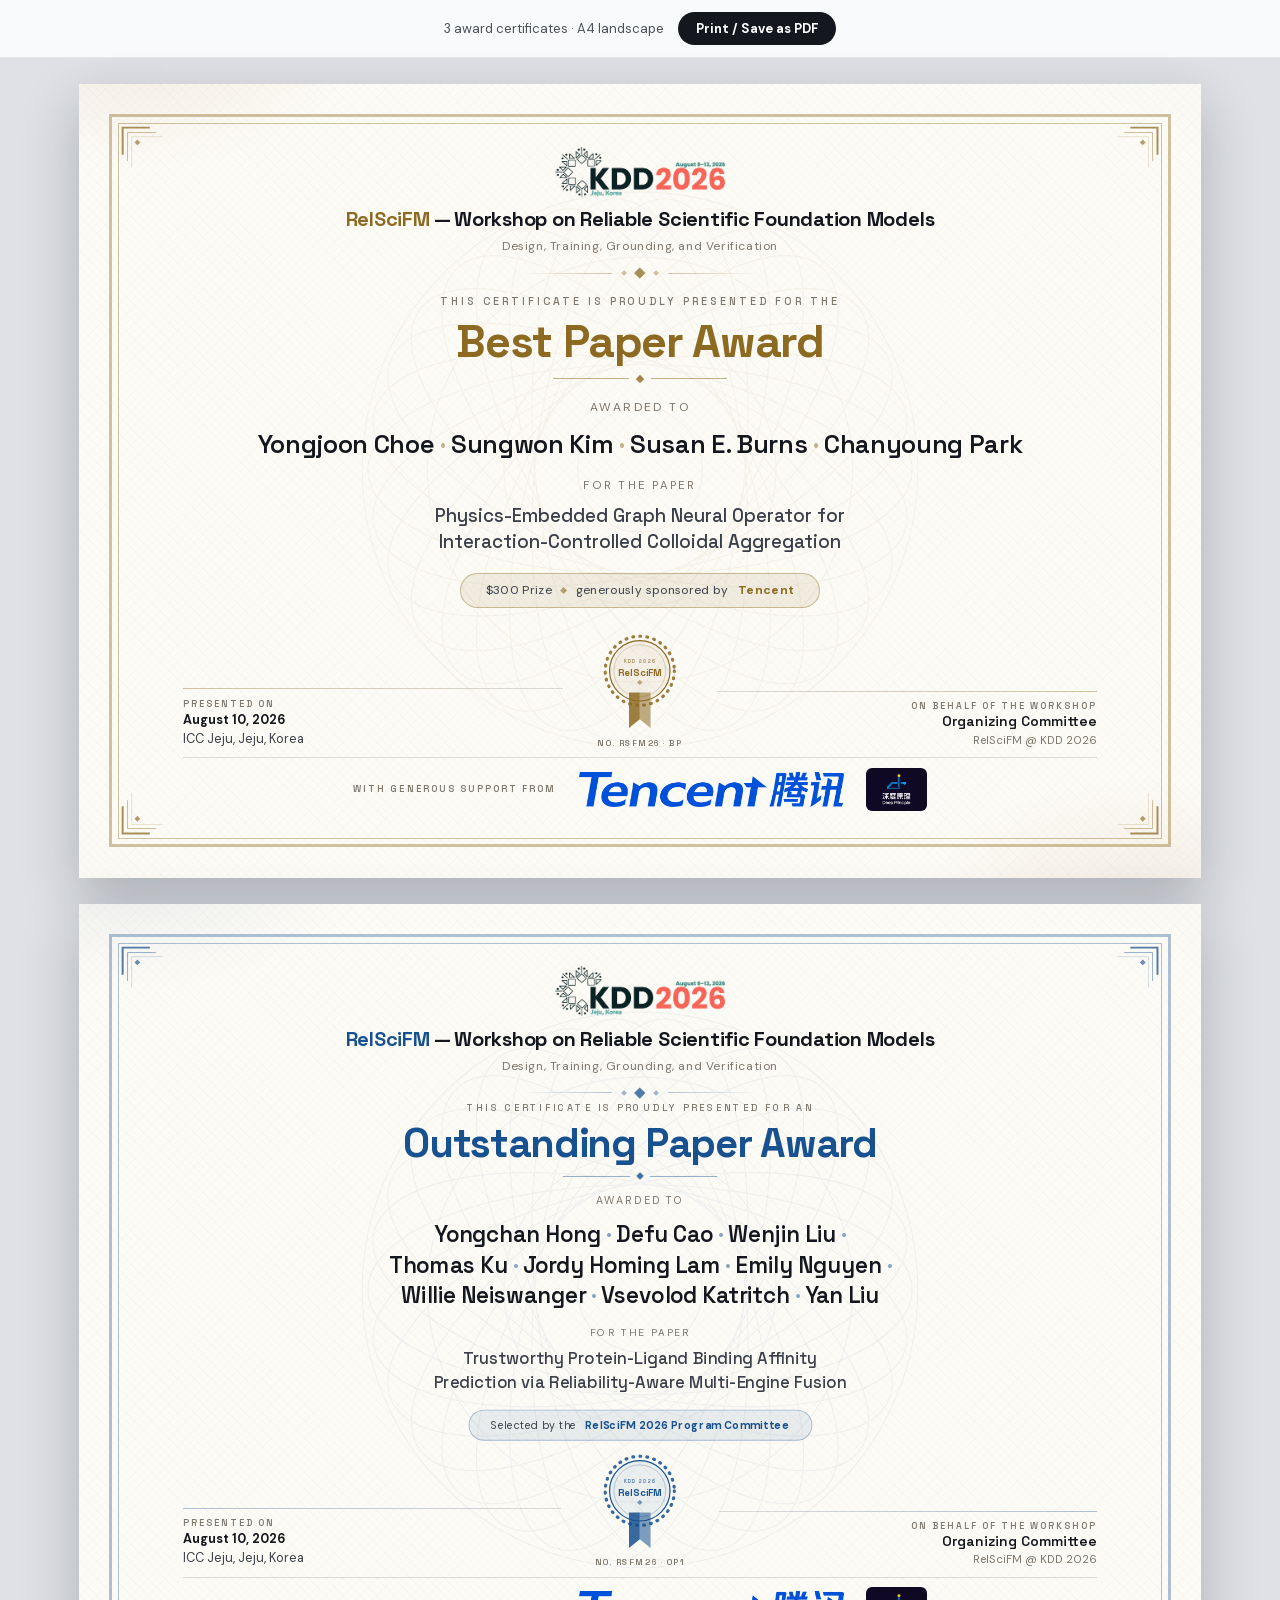
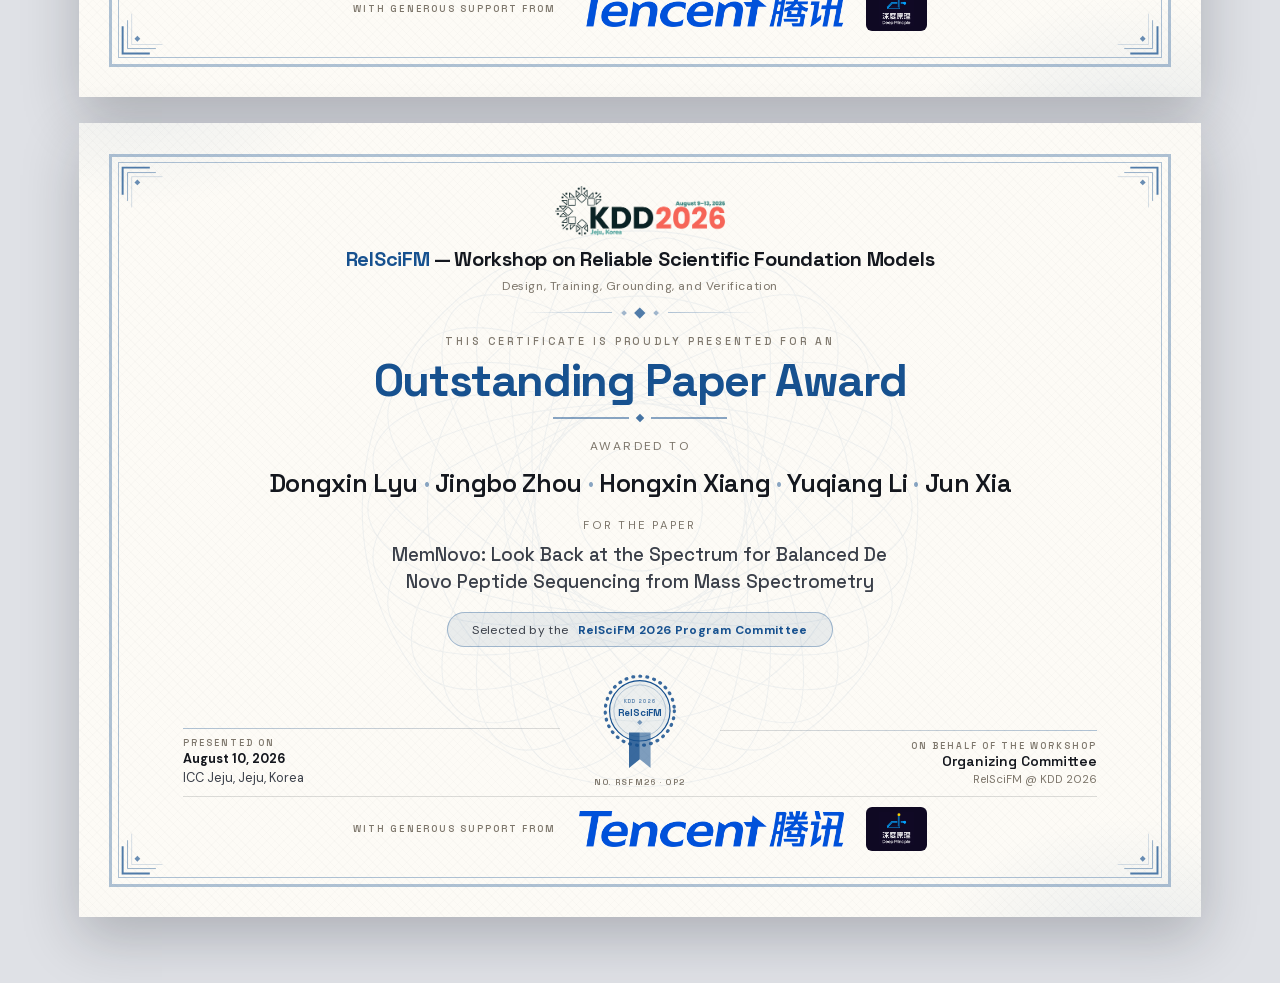
==== certificates.html @ 9ded3d07 "Announce award winners and add workshop presentation materials Add an Awards section listing the Bes" ====
<!DOCTYPE html>
<html lang="en">
<head>
<meta charset="utf-8">
<meta name="viewport" content="width=device-width, initial-scale=1">
<title>RelSciFM @ KDD 2026 — Award Certificates</title>
<link rel="stylesheet" href="assets/fonts/fonts.css">
<style>
  :root {
    --heading: "Space Grotesk", -apple-system, BlinkMacSystemFont, "Helvetica Neue", sans-serif;
    --body: "DM Sans", -apple-system, BlinkMacSystemFont, "Helvetica Neue", Arial, sans-serif;
    --paper: #fdfbf6;
    --ink: #14171e;
    --ink-soft: #3a3f49;
    --muted: #7d766b;
    --rule: rgba(20, 23, 30, .14);
  }

  * { box-sizing: border-box; }

  html, body { margin: 0; padding: 0; }

  body {
    background: #dfe1e6;
    font-family: var(--body);
    -webkit-font-smoothing: antialiased;
  }

  .toolbar {
    position: sticky;
    top: 0;
    z-index: 10;
    display: flex;
    align-items: center;
    justify-content: center;
    gap: 14px;
    padding: 12px;
    background: rgba(255, 255, 255, .82);
    backdrop-filter: saturate(180%) blur(14px);
    border-bottom: 1px solid rgba(0, 0, 0, .08);
    font-size: 13px;
    color: #4b5058;
  }

  .toolbar button {
    font: inherit;
    font-weight: 600;
    color: #fff;
    background: #14171e;
    border: 0;
    border-radius: 980px;
    padding: 8px 18px;
    cursor: pointer;
  }

  .defs { position: absolute; width: 0; height: 0; overflow: hidden; }

  .sheets { padding: 26px 0 40px; }

  /* ============================== sheet ============================== */

  .cert {
    --acc: #17518f;
    --acc-warm: #2f6fbd;
    --acc-soft: rgba(23, 81, 143, .085);
    --acc-line: rgba(23, 81, 143, .34);
    position: relative;
    width: 297mm;
    height: 210mm;
    margin: 0 auto 26px auto;
    padding: 8mm;
    background: var(--paper);
    color: var(--ink);
    overflow: hidden;
    box-shadow: 0 20px 54px rgba(15, 20, 30, .24);
    print-color-adjust: exact;
    -webkit-print-color-adjust: exact;
  }

  .cert.gold {
    --acc: #8c6a22;
    --acc-warm: #b08d3f;
    --acc-soft: rgba(140, 106, 34, .10);
    --acc-line: rgba(140, 106, 34, .40);
  }

  /* warm paper tint, woven texture, edge vignette */
  .cert::before {
    content: "";
    position: absolute;
    inset: 0;
    background:
      radial-gradient(80mm 54mm at 6% -8%, var(--acc-soft), transparent 72%),
      radial-gradient(80mm 54mm at 94% 106%, var(--acc-soft), transparent 72%),
      repeating-linear-gradient(45deg, rgba(20, 23, 30, .016) 0 1px, transparent 1px 6px),
      repeating-linear-gradient(-45deg, rgba(20, 23, 30, .012) 0 1px, transparent 1px 6px);
  }

  .cert::after {
    content: "";
    position: absolute;
    inset: 0;
    pointer-events: none;
    background: radial-gradient(120% 100% at 50% 50%, transparent 58%, rgba(20, 23, 30, .05));
  }

  /* guilloche watermark behind the award block */
  .rosette {
    position: absolute;
    top: 50%;
    left: 50%;
    width: 150mm;
    height: 150mm;
    transform: translate(-50%, -52%);
    color: var(--acc);
    opacity: .055;
  }

  /* ============================== frame ============================== */

  .frame {
    position: relative;
    height: 100%;
    border: 1mm solid var(--acc-line);
    padding: 1.5mm;
  }

  .frame-inner {
    position: relative;
    height: 100%;
    border: 0.25mm solid var(--acc-line);
    padding: 6mm 17mm 7mm 17mm;
    display: flex;
    flex-direction: column;
    text-align: center;
  }

  .frame-inner > header,
  .frame-inner > footer { flex: 0 0 auto; }

  .corner {
    position: absolute;
    width: 13mm;
    height: 13mm;
    color: var(--acc);
    opacity: .75;
  }
  .corner.tl { top: 2.4mm; left: 2.4mm; }
  .corner.tr { top: 2.4mm; right: 2.4mm; transform: scaleX(-1); }
  .corner.bl { bottom: 2.4mm; left: 2.4mm; transform: scaleY(-1); }
  .corner.br { bottom: 2.4mm; right: 2.4mm; transform: scale(-1, -1); }

  /* ============================== header ============================== */

  .kdd-logo {
    display: block;
    width: 45mm;
    height: auto;
    margin: 0 auto;
  }

  .wordmark {
    font-family: var(--heading);
    font-size: 15pt;
    font-weight: 700;
    letter-spacing: -0.012em;
    margin-top: 2.6mm;
    text-wrap: balance;
  }

  .wordmark .rs { color: var(--acc); }

  .subtitle {
    font-size: 9pt;
    color: var(--muted);
    margin-top: 1.6mm;
    letter-spacing: .05em;
  }

  .flourish {
    display: flex;
    align-items: center;
    justify-content: center;
    gap: 2.6mm;
    margin-top: 4mm;
  }
  .flourish i {
    display: block;
    height: 0.25mm;
    width: 24mm;
    background: linear-gradient(90deg, transparent, var(--acc-line));
  }
  .flourish i:last-child { background: linear-gradient(90deg, var(--acc-line), transparent); }
  .flourish b {
    width: 2mm;
    height: 2mm;
    background: var(--acc);
    transform: rotate(45deg);
    opacity: .75;
  }
  .flourish s {
    width: 1.1mm;
    height: 1.1mm;
    background: var(--acc);
    transform: rotate(45deg);
    opacity: .4;
  }

  /* ============================== award block ============================== */

  .main {
    position: relative;
    flex: 1;
    min-height: 0;
    display: flex;
    flex-direction: column;
    justify-content: center;
    transform-origin: center center;
  }

  .kicker {
    font-family: var(--heading);
    font-size: 8pt;
    font-weight: 500;
    letter-spacing: .28em;
    text-transform: uppercase;
    color: var(--muted);
  }

  .award {
    font-family: var(--heading);
    font-size: 34pt;
    font-weight: 700;
    letter-spacing: -0.03em;
    line-height: 1.02;
    color: var(--acc);
    margin-top: 2.6mm;
  }

  .award-rule {
    display: flex;
    align-items: center;
    justify-content: center;
    gap: 2.2mm;
    margin-top: 3mm;
  }
  .award-rule i {
    display: block;
    height: 0.35mm;
    width: 20mm;
    background: var(--acc);
    opacity: .5;
  }
  .award-rule b {
    width: 1.6mm;
    height: 1.6mm;
    background: var(--acc);
    transform: rotate(45deg);
    opacity: .8;
  }

  .presented {
    font-size: 9pt;
    letter-spacing: .2em;
    text-transform: uppercase;
    color: var(--muted);
    margin-top: 4.5mm;
  }

  .recipients {
    font-family: var(--heading);
    font-size: 19pt;
    font-weight: 600;
    letter-spacing: -0.014em;
    line-height: 1.36;
    margin: 3.2mm auto 0 auto;
    max-width: 224mm;
    text-wrap: balance;
  }

  /* keep each name intact so lines only break between people */
  .recipients span { white-space: nowrap; }
  .recipients span:not(:last-child)::after {
    content: " \00B7";
    color: var(--acc);
    opacity: .5;
  }

  .for-paper {
    font-size: 8.5pt;
    letter-spacing: .2em;
    text-transform: uppercase;
    color: var(--muted);
    margin-top: 4.5mm;
  }

  .paper-title {
    font-family: var(--heading);
    font-size: 14pt;
    font-weight: 500;
    line-height: 1.42;
    margin: 2.6mm auto 0 auto;
    max-width: 200mm;
    color: var(--ink-soft);
    text-wrap: balance;
  }

  .prize {
    display: inline-flex;
    align-items: center;
    gap: 2.4mm;
    margin: 4.5mm auto 0 auto;
    padding: 2.2mm 6.5mm;
    border: 0.25mm solid var(--acc-line);
    border-radius: 980px;
    background: var(--acc-soft);
    font-size: 9pt;
    letter-spacing: .03em;
    color: var(--ink-soft);
  }
  .prize b { color: var(--acc); font-weight: 600; }
  .prize em {
    width: 1.4mm;
    height: 1.4mm;
    background: var(--acc);
    transform: rotate(45deg);
    opacity: .6;
  }

  /* ============================== footer ============================== */

  .foot {
    display: grid;
    grid-template-columns: 1fr auto 1fr;
    align-items: end;
    gap: 9mm;
    margin-top: 2mm;
  }

  .foot .lab {
    font-family: var(--heading);
    font-size: 6.8pt;
    font-weight: 600;
    letter-spacing: .22em;
    text-transform: uppercase;
    color: var(--muted);
  }

  .foot .rule {
    height: 0.3mm;
    background: linear-gradient(90deg, var(--acc-line), var(--rule));
    margin-bottom: 2.2mm;
  }
  .foot .right .rule { background: linear-gradient(90deg, var(--rule), var(--acc-line)); }

  .foot .val { font-size: 9.5pt; line-height: 1.5; color: var(--ink-soft); }
  .foot .val b { font-weight: 600; color: var(--ink); }

  .foot .left { text-align: left; }
  .foot .right { text-align: right; }

  .sig-name {
    font-family: var(--heading);
    font-size: 10.5pt;
    font-weight: 600;
  }
  .sig-sub { font-size: 8.5pt; color: var(--muted); margin-top: 0.6mm; }

  .medal-wrap { display: flex; flex-direction: column; align-items: center; }

  .medal {
    width: 20mm;
    height: auto;
    color: var(--acc);
    font-family: var(--heading);
    display: block;
  }

  .cert-no {
    font-family: var(--heading);
    font-size: 6.4pt;
    font-weight: 600;
    letter-spacing: .18em;
    text-transform: uppercase;
    color: var(--muted);
    margin-top: 1.6mm;
  }

  /* sponsors */
  .sponsors {
    display: flex;
    align-items: center;
    justify-content: center;
    gap: 6mm;
    margin-top: 2.5mm;
    padding-top: 2.5mm;
    border-top: 0.25mm solid var(--rule);
  }
  .sponsors .lab {
    font-family: var(--heading);
    font-size: 7pt;
    font-weight: 600;
    letter-spacing: .22em;
    text-transform: uppercase;
    color: var(--muted);
  }
  .sponsors img { display: block; }
  .sponsors .tc img { height: 9.4mm; }
  .sponsors .dp {
    background: #0f0923;
    border-radius: 1.6mm;
    padding: 1.4mm 3.4mm;
    display: flex;
    align-items: center;
  }
  .sponsors .dp img { height: 8.8mm; }

  /* ============================== print ============================== */

  @page { size: A4 landscape; margin: 0; }

  @media print {
    body { background: #fff; }
    .toolbar { display: none; }
    .sheets { padding: 0; }
    .cert {
      margin: 0;
      box-shadow: none;
      break-after: page;
      page-break-after: always;
    }
    .cert:last-child { break-after: auto; page-break-after: auto; }
  }
</style>
</head>
<body>

<div class="toolbar">
  <span>3 award certificates &middot; A4 landscape</span>
  <button onclick="window.print()">Print / Save as PDF</button>
</div>

<!-- shared vector ornaments -->
<svg class="defs" aria-hidden="true">
  <defs>
    <!-- engraved guilloche rosette -->
    <symbol id="rosette" viewBox="0 0 400 400">
      <g fill="none" stroke="currentColor" stroke-width="0.8">
        <circle cx="200" cy="200" r="196"/>
        <circle cx="200" cy="200" r="150"/>
        <circle cx="200" cy="200" r="96"/>
        <circle cx="200" cy="200" r="44"/>
        <ellipse cx="200" cy="200" rx="192" ry="74"/>
        <ellipse cx="200" cy="200" rx="192" ry="74" transform="rotate(12 200 200)"/>
        <ellipse cx="200" cy="200" rx="192" ry="74" transform="rotate(24 200 200)"/>
        <ellipse cx="200" cy="200" rx="192" ry="74" transform="rotate(36 200 200)"/>
        <ellipse cx="200" cy="200" rx="192" ry="74" transform="rotate(48 200 200)"/>
        <ellipse cx="200" cy="200" rx="192" ry="74" transform="rotate(60 200 200)"/>
        <ellipse cx="200" cy="200" rx="192" ry="74" transform="rotate(72 200 200)"/>
        <ellipse cx="200" cy="200" rx="192" ry="74" transform="rotate(84 200 200)"/>
        <ellipse cx="200" cy="200" rx="192" ry="74" transform="rotate(96 200 200)"/>
        <ellipse cx="200" cy="200" rx="192" ry="74" transform="rotate(108 200 200)"/>
        <ellipse cx="200" cy="200" rx="192" ry="74" transform="rotate(120 200 200)"/>
        <ellipse cx="200" cy="200" rx="192" ry="74" transform="rotate(132 200 200)"/>
        <ellipse cx="200" cy="200" rx="192" ry="74" transform="rotate(144 200 200)"/>
        <ellipse cx="200" cy="200" rx="192" ry="74" transform="rotate(156 200 200)"/>
        <ellipse cx="200" cy="200" rx="192" ry="74" transform="rotate(168 200 200)"/>
      </g>
    </symbol>

    <!-- art-deco corner flourish -->
    <symbol id="corner" viewBox="0 0 60 60">
      <g fill="none" stroke="currentColor" stroke-linecap="square">
        <path d="M2 34 L2 2 L34 2" stroke-width="2.4"/>
        <path d="M8 42 L8 8 L42 8" stroke-width="0.9" opacity=".8"/>
        <path d="M13 50 L13 13 L50 13" stroke-width="0.55" opacity=".5"/>
      </g>
      <rect x="17.5" y="17.5" width="5" height="5" transform="rotate(45 20 20)" fill="currentColor" opacity=".85"/>
    </symbol>

    <!-- ribboned medal seal -->
    <symbol id="medal" viewBox="0 0 140 182">
      <path d="M50 110 L50 176 L70 160 L70 110 Z" fill="currentColor" opacity=".85"/>
      <path d="M90 110 L90 176 L70 160 L70 110 Z" fill="currentColor" opacity=".55"/>
      <circle cx="70" cy="70" r="64" fill="none" stroke="currentColor" stroke-width="6"
              stroke-dasharray="1.5 11.6" stroke-linecap="round" opacity=".85"/>
      <circle cx="70" cy="70" r="56" fill="currentColor" opacity=".07"/>
      <circle cx="70" cy="70" r="56" fill="none" stroke="currentColor" stroke-width="2.2"/>
      <circle cx="70" cy="70" r="48" fill="none" stroke="currentColor" stroke-width="0.9" opacity=".55"/>
      <text x="70" y="55" text-anchor="middle" fill="currentColor" opacity=".72"
            font-size="9" font-weight="600" letter-spacing="1.9">KDD 2026</text>
      <text x="70" y="80" text-anchor="middle" fill="currentColor"
            font-size="18" font-weight="700" letter-spacing="-0.4">RelSciFM</text>
      <rect x="66.5" y="88" width="7" height="7" transform="rotate(45 70 91.5)" fill="currentColor" opacity=".55"/>
    </symbol>
  </defs>
</svg>

<div class="sheets">

  <!-- ==================== 1. BEST PAPER ==================== -->
  <section class="cert gold" data-cert="bp">
    <svg class="rosette" aria-hidden="true"><use href="#rosette"/></svg>
    <div class="frame">
      <svg class="corner tl" aria-hidden="true"><use href="#corner"/></svg>
      <svg class="corner tr" aria-hidden="true"><use href="#corner"/></svg>
      <svg class="corner bl" aria-hidden="true"><use href="#corner"/></svg>
      <svg class="corner br" aria-hidden="true"><use href="#corner"/></svg>

      <div class="frame-inner">

        <header>
          <img class="kdd-logo" src="assets/img/kdd2026-logo.png" alt="KDD 2026 &mdash; Jeju, Korea">
          <div class="wordmark"><span class="rs">RelSciFM</span> &mdash; Workshop on Reliable Scientific Foundation Models</div>
          <div class="subtitle">Design, Training, Grounding, and Verification</div>
          <div class="flourish"><i></i><s></s><b></b><s></s><i></i></div>
        </header>

        <div class="main">
          <div class="kicker">This certificate is proudly presented for the</div>
          <div class="award">Best Paper Award</div>
          <div class="award-rule"><i></i><b></b><i></i></div>

          <div class="presented">Awarded to</div>
          <div class="recipients"><span>Yongjoon Choe</span> <span>Sungwon Kim</span> <span>Susan E. Burns</span> <span>Chanyoung Park</span></div>

          <div class="for-paper">For the paper</div>
          <div class="paper-title">Physics-Embedded Graph Neural Operator for Interaction-Controlled Colloidal Aggregation</div>

          <div><span class="prize">$300 Prize <em></em> generously sponsored by <b>Tencent</b></span></div>
        </div>

        <footer>
          <div class="foot">
            <div class="left">
              <div class="rule"></div>
              <div class="lab">Presented on</div>
              <div class="val"><b>August 10, 2026</b><br>ICC Jeju, Jeju, Korea</div>
            </div>

            <div class="medal-wrap">
              <svg class="medal" viewBox="0 0 140 182" aria-hidden="true"><use href="#medal"/></svg>
              <div class="cert-no">No. RSFM26 &middot; BP</div>
            </div>

            <div class="right">
              <div class="rule"></div>
              <div class="lab">On behalf of the workshop</div>
              <div class="sig-name">Organizing Committee</div>
              <div class="sig-sub">RelSciFM @ KDD 2026</div>
            </div>
          </div>

          <div class="sponsors">
            <span class="lab">With generous support from</span>
            <span class="tc"><img src="assets/img/sponsors/tencent.png" alt="Tencent"></span>
            <span class="dp"><img src="assets/img/sponsors/deepprinciple.jpeg" alt="Deep Principle"></span>
          </div>
        </footer>

      </div>
    </div>
  </section>

  <!-- ==================== 2. OUTSTANDING PAPER 1 ==================== -->
  <section class="cert" data-cert="op1">
    <svg class="rosette" aria-hidden="true"><use href="#rosette"/></svg>
    <div class="frame">
      <svg class="corner tl" aria-hidden="true"><use href="#corner"/></svg>
      <svg class="corner tr" aria-hidden="true"><use href="#corner"/></svg>
      <svg class="corner bl" aria-hidden="true"><use href="#corner"/></svg>
      <svg class="corner br" aria-hidden="true"><use href="#corner"/></svg>

      <div class="frame-inner">

        <header>
          <img class="kdd-logo" src="assets/img/kdd2026-logo.png" alt="KDD 2026 &mdash; Jeju, Korea">
          <div class="wordmark"><span class="rs">RelSciFM</span> &mdash; Workshop on Reliable Scientific Foundation Models</div>
          <div class="subtitle">Design, Training, Grounding, and Verification</div>
          <div class="flourish"><i></i><s></s><b></b><s></s><i></i></div>
        </header>

        <div class="main">
          <div class="kicker">This certificate is proudly presented for an</div>
          <div class="award">Outstanding Paper Award</div>
          <div class="award-rule"><i></i><b></b><i></i></div>

          <div class="presented">Awarded to</div>
          <div class="recipients"><span>Yongchan Hong</span> <span>Defu Cao</span> <span>Wenjin Liu</span> <span>Thomas Ku</span> <span>Jordy Homing Lam</span> <span>Emily Nguyen</span> <span>Willie Neiswanger</span> <span>Vsevolod Katritch</span> <span>Yan Liu</span></div>

          <div class="for-paper">For the paper</div>
          <div class="paper-title">Trustworthy Protein-Ligand Binding Affinity Prediction via Reliability-Aware Multi-Engine Fusion</div>

          <div><span class="prize">Selected by the <b>RelSciFM 2026 Program Committee</b></span></div>
        </div>

        <footer>
          <div class="foot">
            <div class="left">
              <div class="rule"></div>
              <div class="lab">Presented on</div>
              <div class="val"><b>August 10, 2026</b><br>ICC Jeju, Jeju, Korea</div>
            </div>

            <div class="medal-wrap">
              <svg class="medal" viewBox="0 0 140 182" aria-hidden="true"><use href="#medal"/></svg>
              <div class="cert-no">No. RSFM26 &middot; OP1</div>
            </div>

            <div class="right">
              <div class="rule"></div>
              <div class="lab">On behalf of the workshop</div>
              <div class="sig-name">Organizing Committee</div>
              <div class="sig-sub">RelSciFM @ KDD 2026</div>
            </div>
          </div>

          <div class="sponsors">
            <span class="lab">With generous support from</span>
            <span class="tc"><img src="assets/img/sponsors/tencent.png" alt="Tencent"></span>
            <span class="dp"><img src="assets/img/sponsors/deepprinciple.jpeg" alt="Deep Principle"></span>
          </div>
        </footer>

      </div>
    </div>
  </section>

  <!-- ==================== 3. OUTSTANDING PAPER 2 ==================== -->
  <section class="cert" data-cert="op2">
    <svg class="rosette" aria-hidden="true"><use href="#rosette"/></svg>
    <div class="frame">
      <svg class="corner tl" aria-hidden="true"><use href="#corner"/></svg>
      <svg class="corner tr" aria-hidden="true"><use href="#corner"/></svg>
      <svg class="corner bl" aria-hidden="true"><use href="#corner"/></svg>
      <svg class="corner br" aria-hidden="true"><use href="#corner"/></svg>

      <div class="frame-inner">

        <header>
          <img class="kdd-logo" src="assets/img/kdd2026-logo.png" alt="KDD 2026 &mdash; Jeju, Korea">
          <div class="wordmark"><span class="rs">RelSciFM</span> &mdash; Workshop on Reliable Scientific Foundation Models</div>
          <div class="subtitle">Design, Training, Grounding, and Verification</div>
          <div class="flourish"><i></i><s></s><b></b><s></s><i></i></div>
        </header>

        <div class="main">
          <div class="kicker">This certificate is proudly presented for an</div>
          <div class="award">Outstanding Paper Award</div>
          <div class="award-rule"><i></i><b></b><i></i></div>

          <div class="presented">Awarded to</div>
          <div class="recipients"><span>Dongxin Lyu</span> <span>Jingbo Zhou</span> <span>Hongxin Xiang</span> <span>Yuqiang Li</span> <span>Jun Xia</span></div>

          <div class="for-paper">For the paper</div>
          <div class="paper-title">MemNovo: Look Back at the Spectrum for Balanced De Novo Peptide Sequencing from Mass Spectrometry</div>

          <div><span class="prize">Selected by the <b>RelSciFM 2026 Program Committee</b></span></div>
        </div>

        <footer>
          <div class="foot">
            <div class="left">
              <div class="rule"></div>
              <div class="lab">Presented on</div>
              <div class="val"><b>August 10, 2026</b><br>ICC Jeju, Jeju, Korea</div>
            </div>

            <div class="medal-wrap">
              <svg class="medal" viewBox="0 0 140 182" aria-hidden="true"><use href="#medal"/></svg>
              <div class="cert-no">No. RSFM26 &middot; OP2</div>
            </div>

            <div class="right">
              <div class="rule"></div>
              <div class="lab">On behalf of the workshop</div>
              <div class="sig-name">Organizing Committee</div>
              <div class="sig-sub">RelSciFM @ KDD 2026</div>
            </div>
          </div>

          <div class="sponsors">
            <span class="lab">With generous support from</span>
            <span class="tc"><img src="assets/img/sponsors/tencent.png" alt="Tencent"></span>
            <span class="dp"><img src="assets/img/sponsors/deepprinciple.jpeg" alt="Deep Principle"></span>
          </div>
        </footer>

      </div>
    </div>
  </section>

</div>

<script>
  // ?only=bp|op1|op2 renders a single certificate, for exporting one PDF per award.
  (function () {
    var only = new URLSearchParams(location.search).get('only');
    var sheets = document.querySelectorAll('.cert');
    if (only) {
      sheets.forEach(function (c) {
        if (c.dataset.cert !== only) c.remove();
      });
    }
    var n = document.querySelectorAll('.cert').length;
    document.querySelector('.toolbar span').textContent =
      n + (n === 1 ? ' award certificate' : ' award certificates') + ' \u00B7 A4 landscape';
  })();

  // Long author lists can outgrow the centre block and collide with the header
  // flourish; scale each block down just enough to sit inside the frame.
  function fitCertificates() {
    document.querySelectorAll('.cert .main').forEach(function (main) {
      main.style.transform = 'none';
      main.style.justifyContent = 'flex-start';
      var natural = main.scrollHeight;
      var available = main.clientHeight;
      main.style.justifyContent = '';
      if (natural > available) {
        main.style.transform = 'scale(' + (available / natural * 0.97).toFixed(4) + ')';
      }
    });
  }

  if (document.fonts && document.fonts.ready) {
    document.fonts.ready.then(fitCertificates);
  }
  window.addEventListener('load', fitCertificates);
  window.addEventListener('beforeprint', fitCertificates);
</script>

</body>
</html>
---- assets/fonts/fonts.css ----
/* latin-ext */
@font-face {
  font-family: 'DM Sans';
  font-style: normal;
  font-weight: 400;
  font-display: swap;
  src: url(./rP2Yp2ywxg089UriI5-g4vlH9VoD8Cmcqbu6-K6z9mXgjU0.woff2) format('woff2');
  unicode-range: U+0100-02BA, U+02BD-02C5, U+02C7-02CC, U+02CE-02D7, U+02DD-02FF, U+0304, U+0308, U+0329, U+1D00-1DBF, U+1E00-1E9F, U+1EF2-1EFF, U+2020, U+20A0-20AB, U+20AD-20C0, U+2113, U+2C60-2C7F, U+A720-A7FF;
}
/* latin */
@font-face {
  font-family: 'DM Sans';
  font-style: normal;
  font-weight: 400;
  font-display: swap;
  src: url(./rP2Yp2ywxg089UriI5-g4vlH9VoD8Cmcqbu0-K6z9mXg.woff2) format('woff2');
  unicode-range: U+0000-00FF, U+0131, U+0152-0153, U+02BB-02BC, U+02C6, U+02DA, U+02DC, U+0304, U+0308, U+0329, U+2000-206F, U+20AC, U+2122, U+2191, U+2193, U+2212, U+2215, U+FEFF, U+FFFD;
}
/* latin-ext */
@font-face {
  font-family: 'DM Sans';
  font-style: normal;
  font-weight: 500;
  font-display: swap;
  src: url(./rP2Yp2ywxg089UriI5-g4vlH9VoD8Cmcqbu6-K6z9mXgjU0.woff2) format('woff2');
  unicode-range: U+0100-02BA, U+02BD-02C5, U+02C7-02CC, U+02CE-02D7, U+02DD-02FF, U+0304, U+0308, U+0329, U+1D00-1DBF, U+1E00-1E9F, U+1EF2-1EFF, U+2020, U+20A0-20AB, U+20AD-20C0, U+2113, U+2C60-2C7F, U+A720-A7FF;
}
/* latin */
@font-face {
  font-family: 'DM Sans';
  font-style: normal;
  font-weight: 500;
  font-display: swap;
  src: url(./rP2Yp2ywxg089UriI5-g4vlH9VoD8Cmcqbu0-K6z9mXg.woff2) format('woff2');
  unicode-range: U+0000-00FF, U+0131, U+0152-0153, U+02BB-02BC, U+02C6, U+02DA, U+02DC, U+0304, U+0308, U+0329, U+2000-206F, U+20AC, U+2122, U+2191, U+2193, U+2212, U+2215, U+FEFF, U+FFFD;
}
/* latin-ext */
@font-face {
  font-family: 'DM Sans';
  font-style: normal;
  font-weight: 700;
  font-display: swap;
  src: url(./rP2Yp2ywxg089UriI5-g4vlH9VoD8Cmcqbu6-K6z9mXgjU0.woff2) format('woff2');
  unicode-range: U+0100-02BA, U+02BD-02C5, U+02C7-02CC, U+02CE-02D7, U+02DD-02FF, U+0304, U+0308, U+0329, U+1D00-1DBF, U+1E00-1E9F, U+1EF2-1EFF, U+2020, U+20A0-20AB, U+20AD-20C0, U+2113, U+2C60-2C7F, U+A720-A7FF;
}
/* latin */
@font-face {
  font-family: 'DM Sans';
  font-style: normal;
  font-weight: 700;
  font-display: swap;
  src: url(./rP2Yp2ywxg089UriI5-g4vlH9VoD8Cmcqbu0-K6z9mXg.woff2) format('woff2');
  unicode-range: U+0000-00FF, U+0131, U+0152-0153, U+02BB-02BC, U+02C6, U+02DA, U+02DC, U+0304, U+0308, U+0329, U+2000-206F, U+20AC, U+2122, U+2191, U+2193, U+2212, U+2215, U+FEFF, U+FFFD;
}
/* vietnamese */
@font-face {
  font-family: 'Space Grotesk';
  font-style: normal;
  font-weight: 400;
  font-display: swap;
  src: url(./V8mDoQDjQSkFtoMM3T6r8E7mPb54C_k3HqUtEw.woff2) format('woff2');
  unicode-range: U+0102-0103, U+0110-0111, U+0128-0129, U+0168-0169, U+01A0-01A1, U+01AF-01B0, U+0300-0301, U+0303-0304, U+0308-0309, U+0323, U+0329, U+1EA0-1EF9, U+20AB;
}
/* latin-ext */
@font-face {
  font-family: 'Space Grotesk';
  font-style: normal;
  font-weight: 400;
  font-display: swap;
  src: url(./V8mDoQDjQSkFtoMM3T6r8E7mPb94C_k3HqUtEw.woff2) format('woff2');
  unicode-range: U+0100-02BA, U+02BD-02C5, U+02C7-02CC, U+02CE-02D7, U+02DD-02FF, U+0304, U+0308, U+0329, U+1D00-1DBF, U+1E00-1E9F, U+1EF2-1EFF, U+2020, U+20A0-20AB, U+20AD-20C0, U+2113, U+2C60-2C7F, U+A720-A7FF;
}
/* latin */
@font-face {
  font-family: 'Space Grotesk';
  font-style: normal;
  font-weight: 400;
  font-display: swap;
  src: url(./V8mDoQDjQSkFtoMM3T6r8E7mPbF4C_k3HqU.woff2) format('woff2');
  unicode-range: U+0000-00FF, U+0131, U+0152-0153, U+02BB-02BC, U+02C6, U+02DA, U+02DC, U+0304, U+0308, U+0329, U+2000-206F, U+20AC, U+2122, U+2191, U+2193, U+2212, U+2215, U+FEFF, U+FFFD;
}
/* vietnamese */
@font-face {
  font-family: 'Space Grotesk';
  font-style: normal;
  font-weight: 500;
  font-display: swap;
  src: url(./V8mDoQDjQSkFtoMM3T6r8E7mPb54C_k3HqUtEw.woff2) format('woff2');
  unicode-range: U+0102-0103, U+0110-0111, U+0128-0129, U+0168-0169, U+01A0-01A1, U+01AF-01B0, U+0300-0301, U+0303-0304, U+0308-0309, U+0323, U+0329, U+1EA0-1EF9, U+20AB;
}
/* latin-ext */
@font-face {
  font-family: 'Space Grotesk';
  font-style: normal;
  font-weight: 500;
  font-display: swap;
  src: url(./V8mDoQDjQSkFtoMM3T6r8E7mPb94C_k3HqUtEw.woff2) format('woff2');
  unicode-range: U+0100-02BA, U+02BD-02C5, U+02C7-02CC, U+02CE-02D7, U+02DD-02FF, U+0304, U+0308, U+0329, U+1D00-1DBF, U+1E00-1E9F, U+1EF2-1EFF, U+2020, U+20A0-20AB, U+20AD-20C0, U+2113, U+2C60-2C7F, U+A720-A7FF;
}
/* latin */
@font-face {
  font-family: 'Space Grotesk';
  font-style: normal;
  font-weight: 500;
  font-display: swap;
  src: url(./V8mDoQDjQSkFtoMM3T6r8E7mPbF4C_k3HqU.woff2) format('woff2');
  unicode-range: U+0000-00FF, U+0131, U+0152-0153, U+02BB-02BC, U+02C6, U+02DA, U+02DC, U+0304, U+0308, U+0329, U+2000-206F, U+20AC, U+2122, U+2191, U+2193, U+2212, U+2215, U+FEFF, U+FFFD;
}
/* vietnamese */
@font-face {
  font-family: 'Space Grotesk';
  font-style: normal;
  font-weight: 600;
  font-display: swap;
  src: url(./V8mDoQDjQSkFtoMM3T6r8E7mPb54C_k3HqUtEw.woff2) format('woff2');
  unicode-range: U+0102-0103, U+0110-0111, U+0128-0129, U+0168-0169, U+01A0-01A1, U+01AF-01B0, U+0300-0301, U+0303-0304, U+0308-0309, U+0323, U+0329, U+1EA0-1EF9, U+20AB;
}
/* latin-ext */
@font-face {
  font-family: 'Space Grotesk';
  font-style: normal;
  font-weight: 600;
  font-display: swap;
  src: url(./V8mDoQDjQSkFtoMM3T6r8E7mPb94C_k3HqUtEw.woff2) format('woff2');
  unicode-range: U+0100-02BA, U+02BD-02C5, U+02C7-02CC, U+02CE-02D7, U+02DD-02FF, U+0304, U+0308, U+0329, U+1D00-1DBF, U+1E00-1E9F, U+1EF2-1EFF, U+2020, U+20A0-20AB, U+20AD-20C0, U+2113, U+2C60-2C7F, U+A720-A7FF;
}
/* latin */
@font-face {
  font-family: 'Space Grotesk';
  font-style: normal;
  font-weight: 600;
  font-display: swap;
  src: url(./V8mDoQDjQSkFtoMM3T6r8E7mPbF4C_k3HqU.woff2) format('woff2');
  unicode-range: U+0000-00FF, U+0131, U+0152-0153, U+02BB-02BC, U+02C6, U+02DA, U+02DC, U+0304, U+0308, U+0329, U+2000-206F, U+20AC, U+2122, U+2191, U+2193, U+2212, U+2215, U+FEFF, U+FFFD;
}
/* vietnamese */
@font-face {
  font-family: 'Space Grotesk';
  font-style: normal;
  font-weight: 700;
  font-display: swap;
  src: url(./V8mDoQDjQSkFtoMM3T6r8E7mPb54C_k3HqUtEw.woff2) format('woff2');
  unicode-range: U+0102-0103, U+0110-0111, U+0128-0129, U+0168-0169, U+01A0-01A1, U+01AF-01B0, U+0300-0301, U+0303-0304, U+0308-0309, U+0323, U+0329, U+1EA0-1EF9, U+20AB;
}
/* latin-ext */
@font-face {
  font-family: 'Space Grotesk';
  font-style: normal;
  font-weight: 700;
  font-display: swap;
  src: url(./V8mDoQDjQSkFtoMM3T6r8E7mPb94C_k3HqUtEw.woff2) format('woff2');
  unicode-range: U+0100-02BA, U+02BD-02C5, U+02C7-02CC, U+02CE-02D7, U+02DD-02FF, U+0304, U+0308, U+0329, U+1D00-1DBF, U+1E00-1E9F, U+1EF2-1EFF, U+2020, U+20A0-20AB, U+20AD-20C0, U+2113, U+2C60-2C7F, U+A720-A7FF;
}
/* latin */
@font-face {
  font-family: 'Space Grotesk';
  font-style: normal;
  font-weight: 700;
  font-display: swap;
  src: url(./V8mDoQDjQSkFtoMM3T6r8E7mPbF4C_k3HqU.woff2) format('woff2');
  unicode-range: U+0000-00FF, U+0131, U+0152-0153, U+02BB-02BC, U+02C6, U+02DA, U+02DC, U+0304, U+0308, U+0329, U+2000-206F, U+20AC, U+2122, U+2191, U+2193, U+2212, U+2215, U+FEFF, U+FFFD;
}
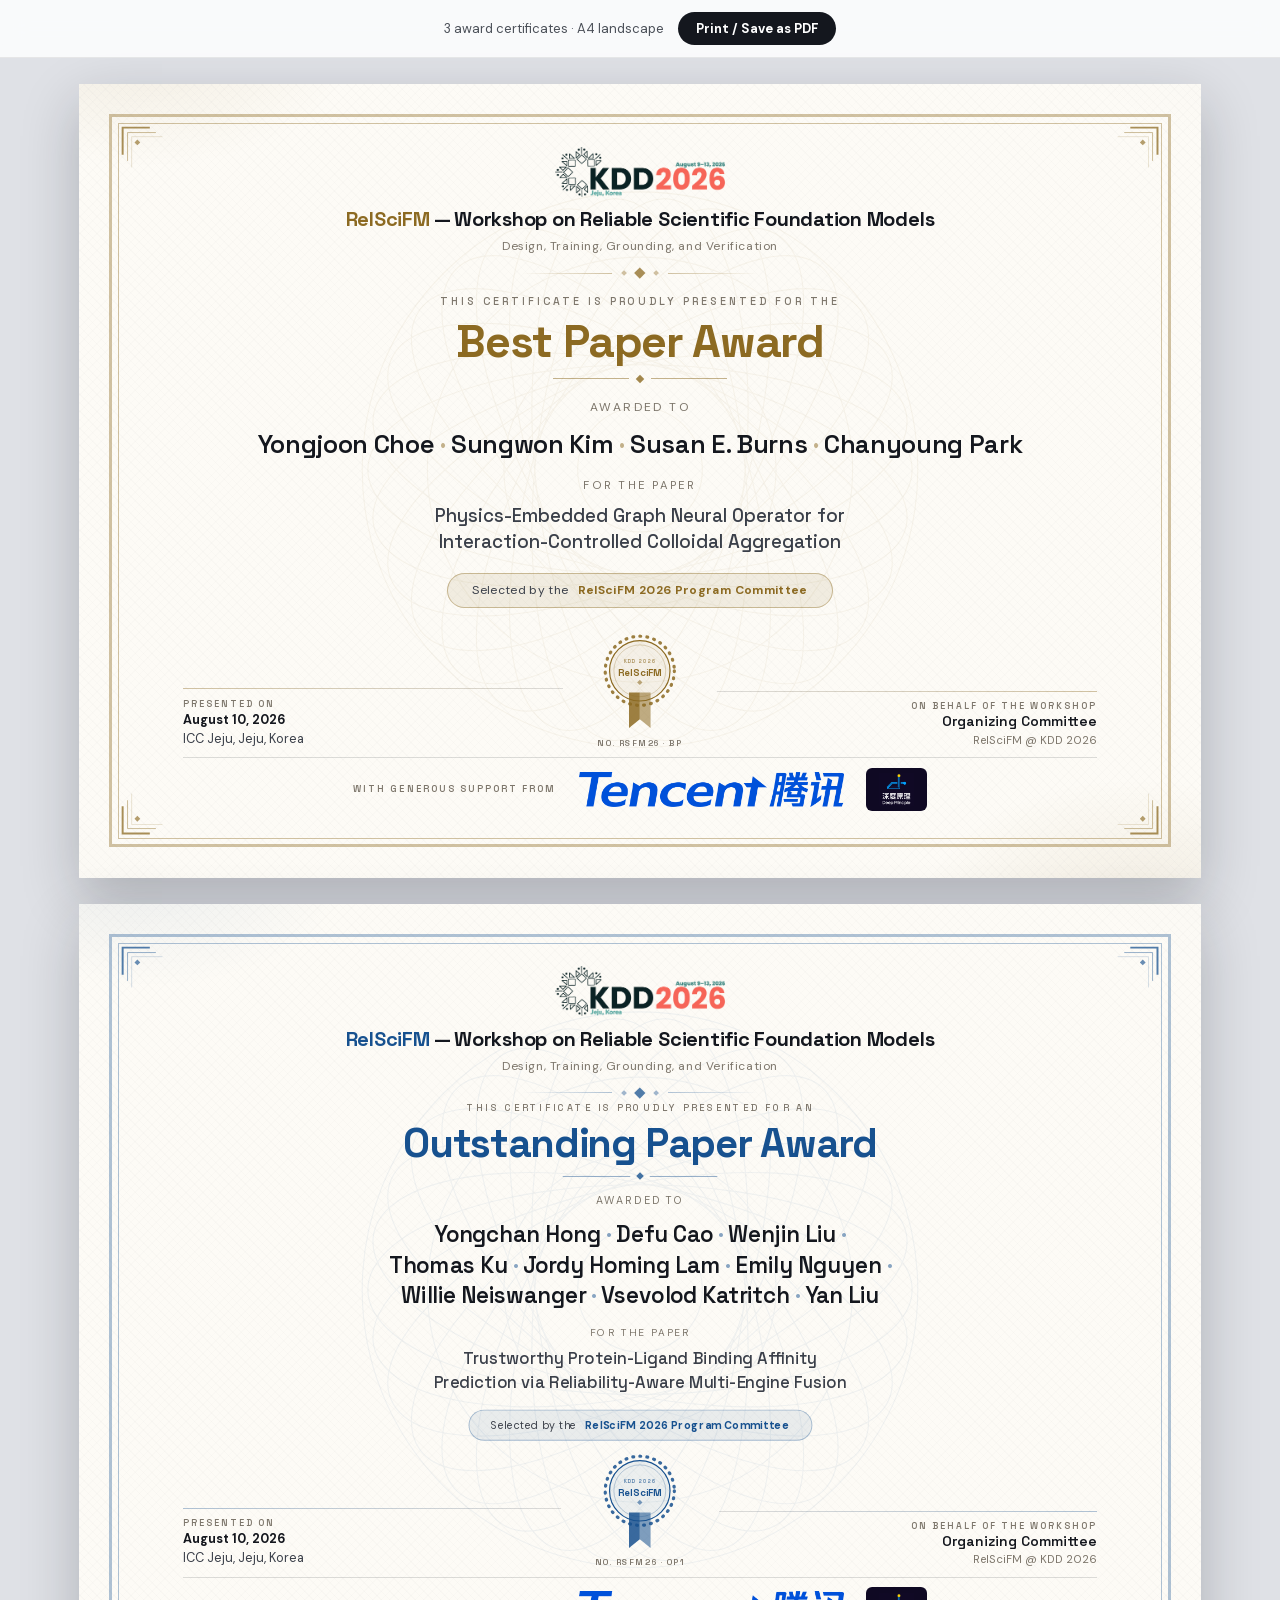
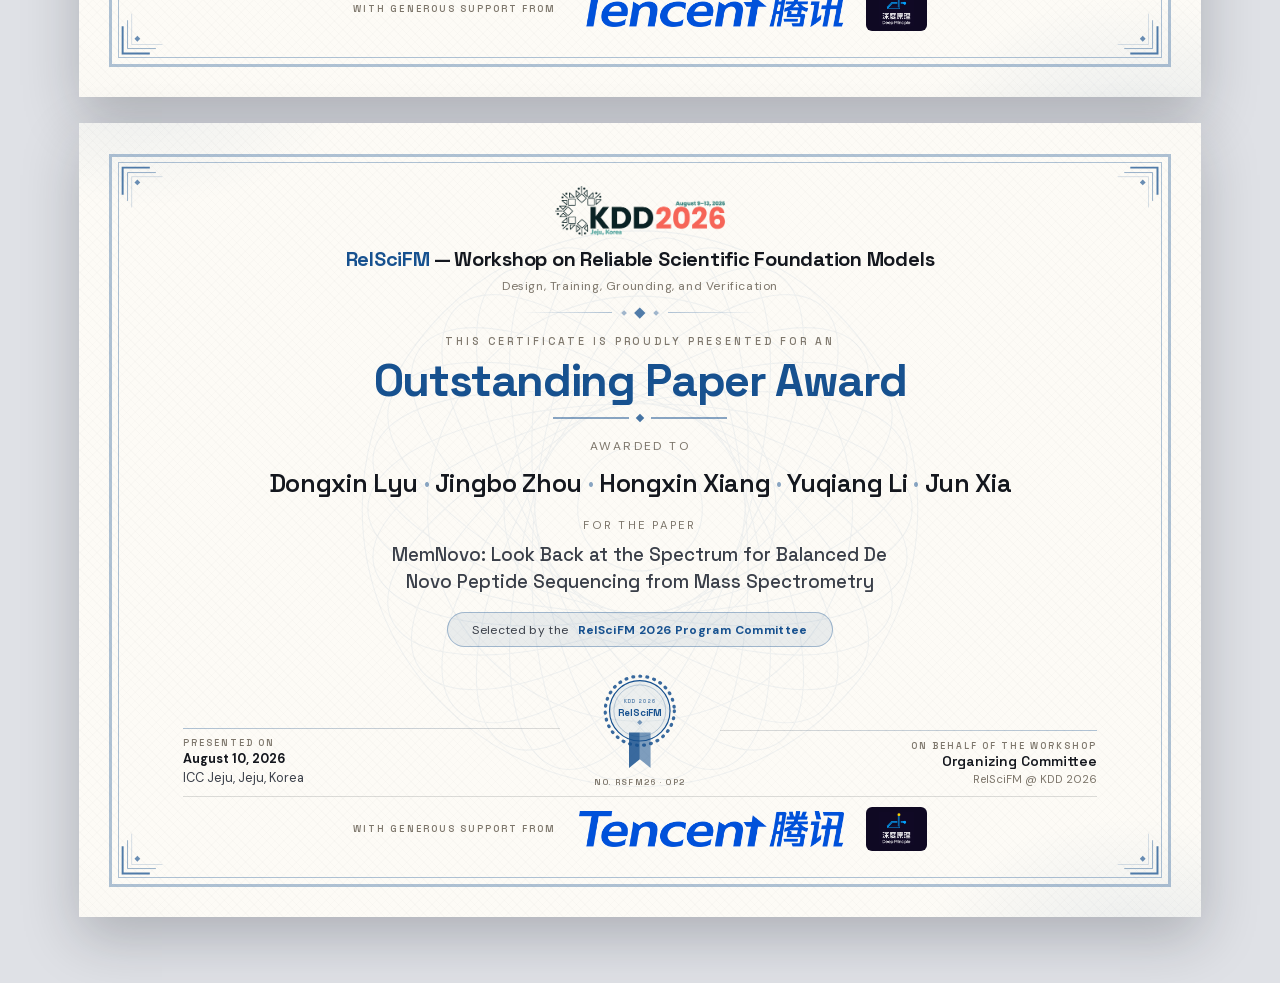
==== commit 32f8d956: "Remove the $300 Best Paper prize from all award materials The cash prize is no longer part of the Be" ====
--- a/certificates.html
+++ b/certificates.html
@@ -319,13 +319,6 @@
     color: var(--ink-soft);
   }
   .prize b { color: var(--acc); font-weight: 600; }
-  .prize em {
-    width: 1.4mm;
-    height: 1.4mm;
-    background: var(--acc);
-    transform: rotate(45deg);
-    opacity: .6;
-  }
 
   /* ============================== footer ============================== */
 
@@ -527,7 +520,7 @@
           <div class="for-paper">For the paper</div>
           <div class="paper-title">Physics-Embedded Graph Neural Operator for Interaction-Controlled Colloidal Aggregation</div>
 
-          <div><span class="prize">$300 Prize <em></em> generously sponsored by <b>Tencent</b></span></div>
+          <div><span class="prize">Selected by the <b>RelSciFM 2026 Program Committee</b></span></div>
         </div>
 
         <footer>
